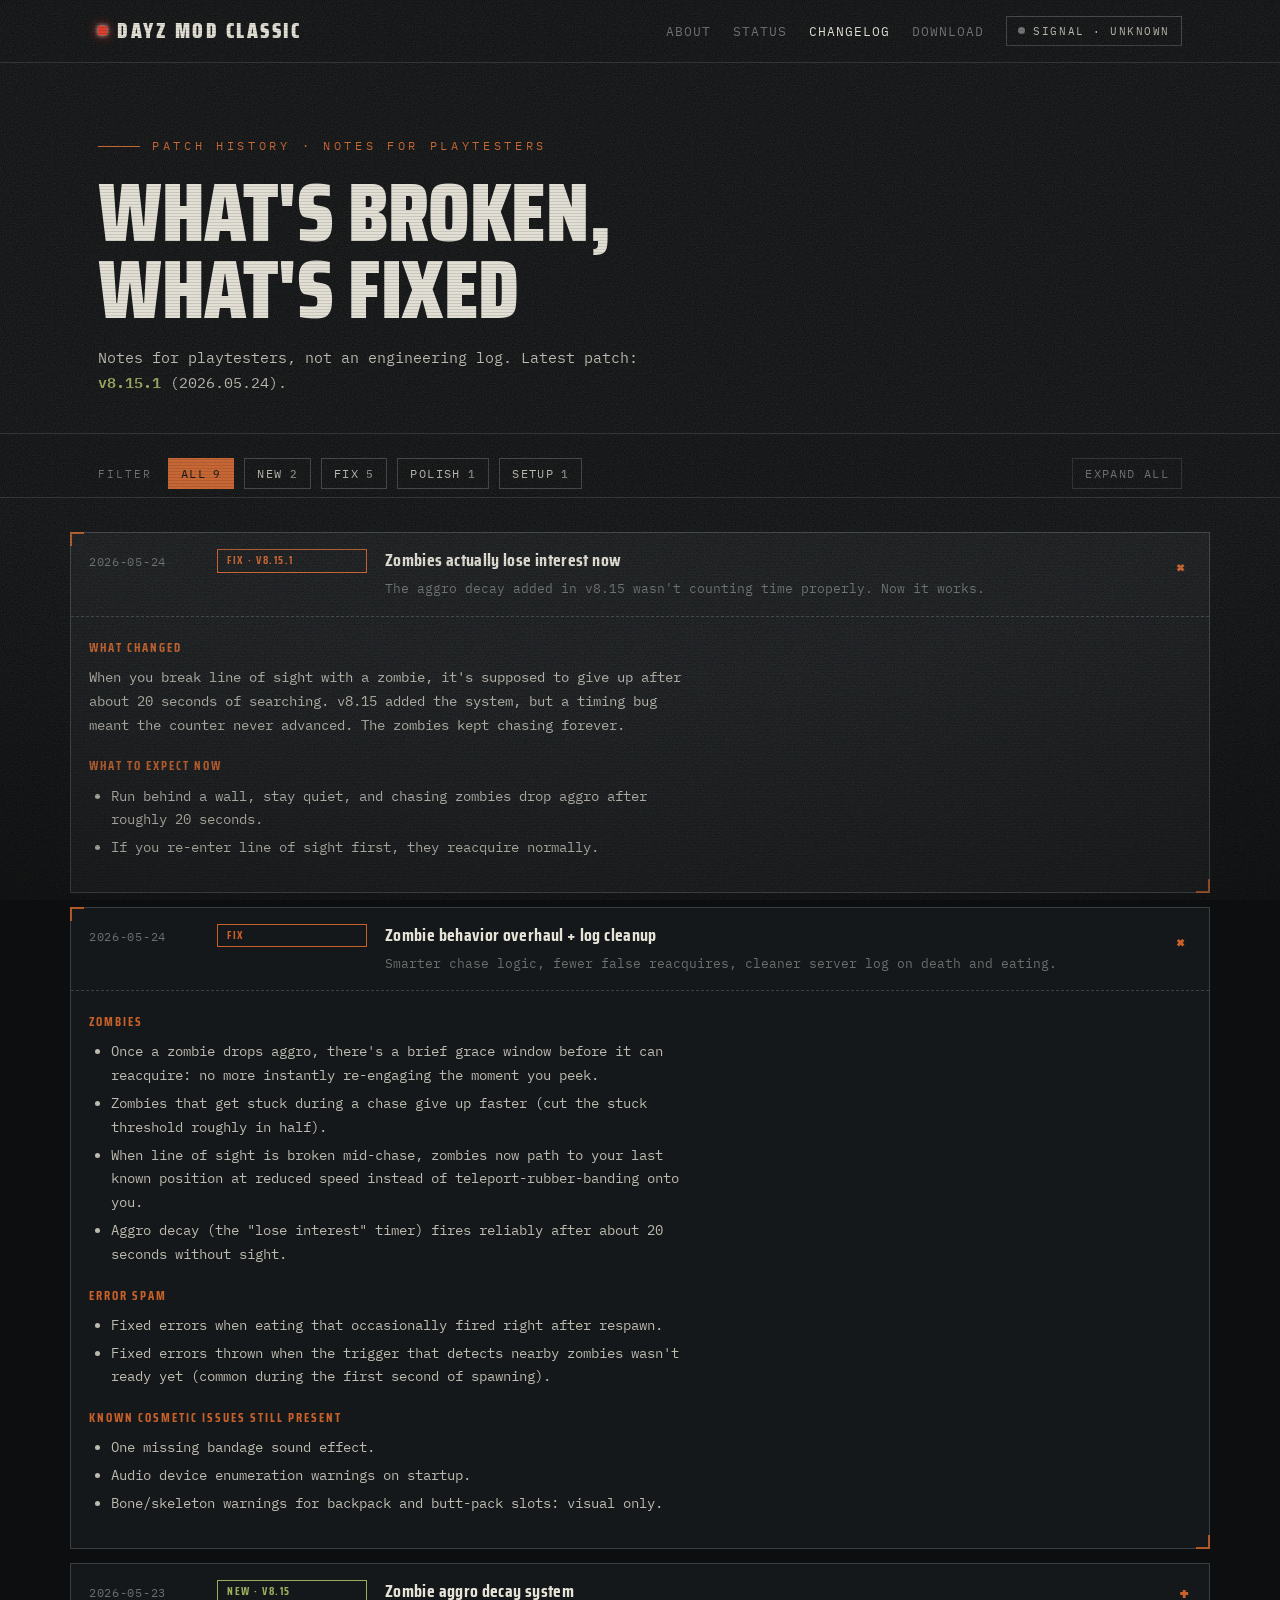
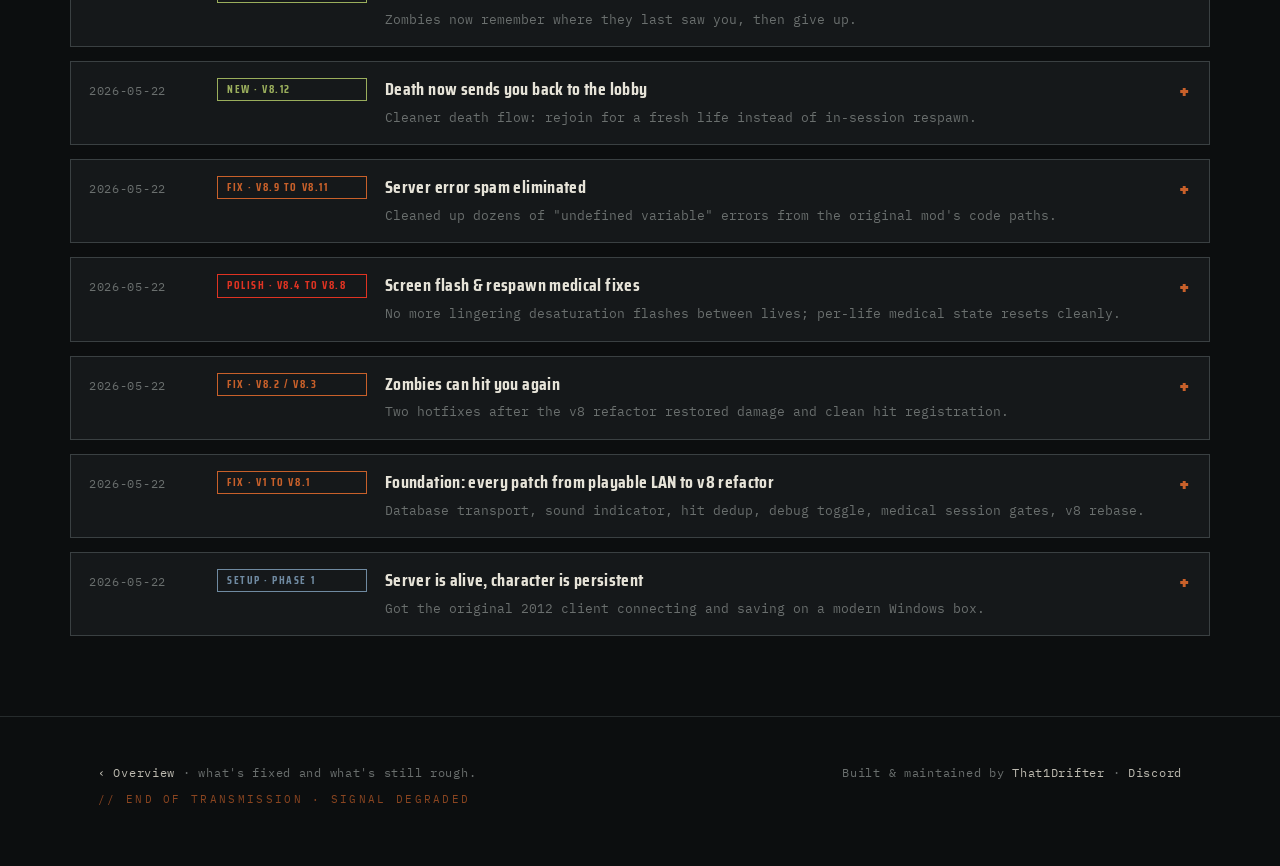
==== website/changelog/index.html @ ef4e5a9e "website: restyle changelog page to match dark tactical aesthetic - Match homepage design tokens (Sai" ====
<!DOCTYPE html>
<html lang="en">
<head>
<meta charset="UTF-8">
<meta name="viewport" content="width=device-width, initial-scale=1">
<title>Changelog · DayZ Mod Classic</title>
<meta name="description" content="Patch history for the DayZ Mod 1.6 revival: what changed, what got better, and when.">
<link rel="preconnect" href="https://fonts.googleapis.com">
<link rel="preconnect" href="https://fonts.gstatic.com" crossorigin>
<link href="https://fonts.googleapis.com/css2?family=Saira+Condensed:wght@500;700;900&family=IBM+Plex+Mono:ital,wght@0,400;0,500;0,600;1,400&display=swap" rel="stylesheet">
<style>
  :root{
    --bg:#0c0e0f;
    --bg-2:#121516;
    --panel:#15181a;
    --line:#262b2c;
    --line-bright:#3a4042;
    --ink:#bdbab0;
    --ink-bright:#e6e3d8;
    --mute:#6a6f6e;
    --rust:#c8602a;
    --rust-dim:#8a4520;
    --signal:#9aae5c;
    --blood:#7c2d22;
    --flare:#df3322;
    --steel:#6f8aa1;
  }
  *{box-sizing:border-box;margin:0;padding:0}
  html,body{background:var(--bg);color:var(--ink)}
  body{
    font-family:'IBM Plex Mono',monospace;
    font-size:15px;line-height:1.65;
    overflow-x:hidden;
    -webkit-font-smoothing:antialiased;
  }
  body::before{
    content:"";position:fixed;inset:0;z-index:9000;pointer-events:none;
    background:repeating-linear-gradient(0deg,rgba(0,0,0,0) 0 2px,rgba(0,0,0,.22) 2px 3px);
    mix-blend-mode:multiply;opacity:.55;
  }
  body::after{
    content:"";position:fixed;inset:0;z-index:9001;pointer-events:none;
    background:
      radial-gradient(120% 90% at 50% 30%,rgba(0,0,0,0) 50%,rgba(0,0,0,.55) 100%),
      url("data:image/svg+xml;utf8,<svg xmlns='http://www.w3.org/2000/svg' width='160' height='160'><filter id='n'><feTurbulence type='fractalNoise' baseFrequency='0.9' numOctaves='2'/></filter><rect width='100%25' height='100%25' filter='url(%23n)' opacity='0.35'/></svg>");
    opacity:.45;
  }
  ::selection{background:var(--rust);color:#000}

  a{color:inherit}
  .wrap{max-width:1140px;margin:0 auto;padding:0 28px}

  /* ---- nav ---- */
  nav.site{
    border-bottom:1px solid var(--line);
    position:sticky;top:0;z-index:8000;
    background:rgba(12,14,15,.94);backdrop-filter:blur(3px);
  }
  .nav-in{display:flex;align-items:center;justify-content:space-between;height:62px}
  .brand{
    font-family:'Saira Condensed',sans-serif;font-weight:900;
    font-size:21px;letter-spacing:.12em;color:var(--ink-bright);
    text-transform:uppercase;display:flex;align-items:center;gap:10px;
    text-decoration:none;
  }
  .brand .blip{width:9px;height:9px;background:var(--flare);
    box-shadow:0 0 12px var(--flare),0 0 4px #fff;animation:flick 3.4s steps(1) infinite}
  @keyframes flick{0%,92%,96%{opacity:1}94%,98%{opacity:.15}}
  .nav-right{display:flex;align-items:center;gap:22px;font-size:12.5px}
  .nav-right a{text-decoration:none;letter-spacing:.08em;text-transform:uppercase;
    color:var(--mute);transition:color .2s}
  .nav-right a:hover{color:var(--rust)}
  .nav-right a.active{color:var(--ink-bright)}
  .status-pill{
    display:flex;align-items:center;gap:8px;border:1px solid var(--line-bright);
    padding:5px 11px;font-size:11px;letter-spacing:.14em;color:var(--ink);
  }
  .status-pill .dot{width:7px;height:7px;border-radius:50%;background:var(--signal);
    animation:pulse 1.6s ease-in-out infinite}
  .status-pill.is-offline .dot{background:var(--flare);box-shadow:0 0 6px var(--flare)}
  .status-pill.is-unknown .dot{background:var(--mute);animation-duration:2.6s}
  @keyframes pulse{0%,100%{opacity:.25}50%{opacity:1}}

  /* ---- page hero ---- */
  .page-head{padding:74px 0 38px;border-bottom:1px solid var(--line);position:relative}
  .kicker{font-size:11.5px;letter-spacing:.32em;text-transform:uppercase;
    color:var(--rust);display:flex;align-items:center;gap:12px;margin-bottom:18px}
  .kicker::before{content:"";width:42px;height:1px;background:var(--rust)}
  h1{
    font-family:'Saira Condensed',sans-serif;font-weight:900;
    font-size:clamp(40px,6.4vw,82px);line-height:.94;
    letter-spacing:-.005em;text-transform:uppercase;color:var(--ink-bright);
  }
  .lede{margin-top:18px;max-width:60ch;color:var(--ink);font-size:15px}
  .lede .ver{color:var(--signal);font-weight:600}

  /* ---- filters ---- */
  .filters-wrap{padding:24px 0 8px;border-bottom:1px solid var(--line);
    background:rgba(12,14,15,.7);
    position:sticky;top:62px;z-index:7000;backdrop-filter:blur(3px);}
  .filters{display:flex;align-items:center;gap:10px;flex-wrap:wrap}
  .filters .label{font-size:11px;letter-spacing:.18em;text-transform:uppercase;
    color:var(--mute);margin-right:6px}
  .filter-btn{
    font-family:inherit;font-size:11.5px;letter-spacing:.12em;text-transform:uppercase;
    background:transparent;color:var(--ink);
    border:1px solid var(--line-bright);padding:7px 12px;cursor:pointer;
    display:inline-flex;align-items:center;gap:7px;transition:.15s;
  }
  .filter-btn:hover{border-color:var(--rust);color:var(--rust)}
  .filter-btn.active{background:var(--rust);color:#0c0e0f;border-color:var(--rust)}
  .filter-btn .count{font-size:10.5px;opacity:.7;font-weight:500}
  .filter-btn.active .count{opacity:.85}
  .expand-all{
    font-family:inherit;font-size:11.5px;letter-spacing:.12em;text-transform:uppercase;
    background:transparent;color:var(--mute);
    border:1px solid var(--line);padding:7px 12px;cursor:pointer;
    margin-left:auto;transition:.15s;
  }
  .expand-all:hover{border-color:var(--rust);color:var(--rust)}

  /* ---- timeline ---- */
  #timeline{padding:34px 0 80px;display:grid;gap:14px}

  .entry{position:relative}
  .entry[hidden]{display:none}
  .entry details{
    border:1px solid var(--line-bright);background:var(--panel);
    position:relative;
  }
  .entry details::before{content:"";position:absolute;top:-1px;left:-1px;
    width:12px;height:12px;border-top:2px solid var(--rust);border-left:2px solid var(--rust);
    opacity:.0;transition:.2s}
  .entry details::after{content:"";position:absolute;bottom:-1px;right:-1px;
    width:12px;height:12px;border-bottom:2px solid var(--rust);border-right:2px solid var(--rust);
    opacity:.0;transition:.2s}
  .entry details[open]::before,.entry details[open]::after,
  .entry details:hover::before,.entry details:hover::after{opacity:.85}

  .entry summary{
    list-style:none;cursor:pointer;padding:16px 20px 16px 18px;
    display:grid;grid-template-columns:110px 150px 1fr 24px;gap:18px;align-items:start;
    transition:background .15s;
  }
  .entry summary::-webkit-details-marker{display:none}
  .entry summary:hover{background:#1a1d1f}
  .entry summary .date{
    font-size:11.5px;letter-spacing:.06em;color:var(--mute);padding-top:4px;
    white-space:nowrap;
  }
  .entry summary .chip{
    font-family:'Saira Condensed',sans-serif;font-weight:700;
    font-size:11px;letter-spacing:.14em;text-transform:uppercase;
    padding:4px 9px;border:1px solid currentColor;align-self:start;
    white-space:nowrap;line-height:1.2;
  }
  .chip-feature{color:var(--signal)}
  .chip-fix{color:var(--rust)}
  .chip-polish{color:var(--flare)}
  .chip-setup{color:var(--steel)}
  .entry summary .title{display:block}
  .entry summary .title-main{
    font-family:'Saira Condensed',sans-serif;font-weight:700;
    font-size:18px;letter-spacing:.02em;color:var(--ink-bright);text-transform:none;
    line-height:1.25;
  }
  .entry summary .title small{
    display:block;margin-top:4px;font-size:13px;color:var(--mute);
    font-family:'IBM Plex Mono',monospace;font-weight:400;
  }
  .entry summary .toggle{
    font-family:'Saira Condensed',sans-serif;font-weight:900;font-size:22px;
    color:var(--rust);text-align:right;line-height:1;padding-top:2px;
    transition:transform .25s;
  }
  .entry details[open] summary .toggle{transform:rotate(45deg)}

  .entry .body{
    padding:6px 20px 22px 18px;border-top:1px dashed var(--line-bright);
    color:var(--ink);font-size:14px;line-height:1.7;
  }
  .entry .body h4{
    font-family:'Saira Condensed',sans-serif;font-weight:700;
    font-size:12.5px;letter-spacing:.16em;text-transform:uppercase;
    color:var(--rust);margin:18px 0 8px;
  }
  .entry .body h4:first-child{margin-top:14px}
  .entry .body p{margin:0 0 10px;max-width:74ch}
  .entry .body p:last-child{margin-bottom:0}
  .entry .body ul{padding-left:22px;margin:0 0 10px;max-width:74ch}
  .entry .body li{margin:4px 0}
  .entry .body strong{color:var(--ink-bright);font-weight:600}
  .entry .body .callout{
    margin-top:14px;padding:12px 14px;
    border-left:2px solid var(--rust);background:rgba(200,96,42,.07);
    font-size:13px;color:var(--ink);
  }

  /* footer */
  footer{padding:46px 0 58px;border-top:1px solid var(--line)}
  .foot-in{display:flex;justify-content:space-between;flex-wrap:wrap;gap:18px;
    font-size:12px;letter-spacing:.06em;color:var(--mute)}
  .foot-in a{color:var(--ink);text-decoration:none}
  .foot-in a:hover{color:var(--rust)}
  .transmission{font-size:10.5px;letter-spacing:.22em;color:var(--rust-dim);
    text-transform:uppercase;margin-top:8px}

  @media(max-width:820px){
    .entry summary{grid-template-columns:1fr;gap:8px}
    .entry summary .date,.entry summary .chip{padding-top:0}
    .entry summary .toggle{display:none}
    .nav-right .lbl-hide{display:none}
    .filters-wrap{position:static}
  }
</style>
</head>
<body>

<nav class="site">
  <div class="wrap nav-in">
    <a href="/" class="brand"><span class="blip"></span>DayZ&nbsp;Mod&nbsp;Classic</a>
    <div class="nav-right">
      <a href="/#about">About</a>
      <a href="/#status">Status</a>
      <a href="/changelog/" class="active">Changelog</a>
      <a href="/downloads/">Download</a>
      <div class="status-pill is-unknown" data-status-pill><span class="dot"></span><span data-status-label>SIGNAL&nbsp;<span class="lbl-hide">·&nbsp;CHECKING…</span></span></div>
    </div>
  </div>
</nav>

<header class="page-head">
  <div class="wrap">
    <div class="kicker">Patch history · Notes for playtesters</div>
    <h1>What's broken,<br>what's fixed</h1>
    <p class="lede">Notes for playtesters, not an engineering log. Latest patch:
      <span class="ver" data-changelog-version>v8.15.1</span> (2026.05.24).</p>
  </div>
</header>

<div class="filters-wrap">
  <div class="wrap filters" id="filters" aria-label="Filter entries">
    <span class="label">Filter</span>
    <button type="button" class="filter-btn active" data-type="all">All <span class="count">0</span></button>
    <button type="button" class="filter-btn" data-type="feature">New <span class="count">0</span></button>
    <button type="button" class="filter-btn" data-type="fix">Fix <span class="count">0</span></button>
    <button type="button" class="filter-btn" data-type="polish">Polish <span class="count">0</span></button>
    <button type="button" class="filter-btn" data-type="setup">Setup <span class="count">0</span></button>
    <button type="button" class="expand-all" id="expandAll">Expand all</button>
  </div>
</div>

<main>
  <section id="timeline" class="wrap">

    <article class="entry" data-type="fix">
      <details open>
        <summary>
          <span class="date">2026-05-24</span>
          <span class="chip chip-fix">Fix · v8.15.1</span>
          <span class="title">
            <span class="title-main">Zombies actually lose interest now</span>
            <small>The aggro decay added in v8.15 wasn't counting time properly. Now it works.</small>
          </span>
          <span class="toggle" aria-hidden="true">+</span>
        </summary>
        <div class="body">
          <h4>What changed</h4>
          <p>When you break line of sight with a zombie, it's supposed to give up after about 20 seconds of searching. v8.15 added the system, but a timing bug meant the counter never advanced. The zombies kept chasing forever.</p>
          <h4>What to expect now</h4>
          <ul>
            <li>Run behind a wall, stay quiet, and chasing zombies drop aggro after roughly 20 seconds.</li>
            <li>If you re-enter line of sight first, they reacquire normally.</li>
          </ul>
        </div>
      </details>
    </article>

    <article class="entry" data-type="fix">
      <details open>
        <summary>
          <span class="date">2026-05-24</span>
          <span class="chip chip-fix">Fix</span>
          <span class="title">
            <span class="title-main">Zombie behavior overhaul + log cleanup</span>
            <small>Smarter chase logic, fewer false reacquires, cleaner server log on death and eating.</small>
          </span>
          <span class="toggle" aria-hidden="true">+</span>
        </summary>
        <div class="body">
          <h4>Zombies</h4>
          <ul>
            <li>Once a zombie drops aggro, there's a brief grace window before it can reacquire: no more instantly re-engaging the moment you peek.</li>
            <li>Zombies that get stuck during a chase give up faster (cut the stuck threshold roughly in half).</li>
            <li>When line of sight is broken mid-chase, zombies now path to your last known position at reduced speed instead of teleport-rubber-banding onto you.</li>
            <li>Aggro decay (the "lose interest" timer) fires reliably after about 20 seconds without sight.</li>
          </ul>
          <h4>Error spam</h4>
          <ul>
            <li>Fixed errors when eating that occasionally fired right after respawn.</li>
            <li>Fixed errors thrown when the trigger that detects nearby zombies wasn't ready yet (common during the first second of spawning).</li>
          </ul>
          <h4>Known cosmetic issues still present</h4>
          <ul>
            <li>One missing bandage sound effect.</li>
            <li>Audio device enumeration warnings on startup.</li>
            <li>Bone/skeleton warnings for backpack and butt-pack slots: visual only.</li>
          </ul>
        </div>
      </details>
    </article>

    <article class="entry" data-type="feature">
      <details>
        <summary>
          <span class="date">2026-05-23</span>
          <span class="chip chip-feature">New · v8.15</span>
          <span class="title">
            <span class="title-main">Zombie aggro decay system</span>
            <small>Zombies now remember where they last saw you, then give up.</small>
          </span>
          <span class="toggle" aria-hidden="true">+</span>
        </summary>
        <div class="body">
          <h4>What changed</h4>
          <p>Vanilla 1.6 zombies, once aggro'd, were essentially permanent: they'd home in on the player's exact position with no concept of "lost sight." Stealth was binary: undetected or doomed.</p>
          <p>This patch adds a memory and decay system to the zombie brain:</p>
          <ul>
            <li><strong>Last-known position chase</strong>: when you break line of sight, zombies move toward where they last saw you, not where you actually are.</li>
            <li><strong>Slower when blind</strong>: they walk while pathing to last-known-position instead of sprinting.</li>
            <li><strong>Aggro decay</strong>: if line of sight stays broken for about 20 seconds, they give up and return to wander.</li>
            <li><strong>Reacquire grace window</strong>: once they drop aggro, brief pause before they can re-engage.</li>
          </ul>
          <h4>What to expect now</h4>
          <ul>
            <li>Stealth play is viable. Run, break sight, hide; they'll wander past.</li>
            <li>Hatchet-and-run hit-and-runs no longer trail an unshakable mob.</li>
          </ul>
          <div class="callout">A previous attempt (v8.13/v8.13.1) patched the wrong file: that code was never actually used by the running game. v8.14 instrumentation proved it, and v8.15 finally fixed the right place.</div>
        </div>
      </details>
    </article>

    <article class="entry" data-type="feature">
      <details>
        <summary>
          <span class="date">2026-05-22</span>
          <span class="chip chip-feature">New · v8.12</span>
          <span class="title">
            <span class="title-main">Death now sends you back to the lobby</span>
            <small>Cleaner death flow: rejoin for a fresh life instead of in-session respawn.</small>
          </span>
          <span class="toggle" aria-hidden="true">+</span>
        </summary>
        <div class="body">
          <h4>What changed</h4>
          <p>Originally, dying triggered a complicated in-session respawn flow that often left background timers running while your character was technically dead. Result: weird flickers, leftover medical state, and the occasional ghost-state bug.</p>
          <p>Now: death screen plays, then you're dropped back to the multiplayer lobby. Rejoin the server for a clean fresh life through the normal spawn pipeline.</p>
          <h4>What to expect now</h4>
          <ul>
            <li>Death is unambiguous. No half-alive states.</li>
            <li>Save/disconnect on death is clean: your final state writes to the database properly.</li>
            <li>Rejoin lands you at the spawn beach with a fresh character.</li>
          </ul>
        </div>
      </details>
    </article>

    <article class="entry" data-type="fix">
      <details>
        <summary>
          <span class="date">2026-05-22</span>
          <span class="chip chip-fix">Fix · v8.9 to v8.11</span>
          <span class="title">
            <span class="title-main">Server error spam eliminated</span>
            <small>Cleaned up dozens of "undefined variable" errors from the original mod's code paths.</small>
          </span>
          <span class="toggle" aria-hidden="true">+</span>
        </summary>
        <div class="body">
          <h4>What changed</h4>
          <p>The 2012 release of 1.6 shipped with many code paths that referenced variables before initializing them. Most of the time the engine tolerated this and nothing visible broke, but the server log filled with errors that made it impossible to spot real problems.</p>
          <p>This batch of patches hunted down and guarded the worst offenders, especially around death, respawn, model switching, and the medical loops.</p>
          <h4>What to expect now</h4>
          <ul>
            <li>Death and respawn cycles complete cleanly without scrolling red text.</li>
            <li>Disconnect-during-action errors largely gone.</li>
            <li>Server log is quiet enough that any new error actually means something.</li>
          </ul>
        </div>
      </details>
    </article>

    <article class="entry" data-type="polish">
      <details>
        <summary>
          <span class="date">2026-05-22</span>
          <span class="chip chip-polish">Polish · v8.4 to v8.8</span>
          <span class="title">
            <span class="title-main">Screen flash &amp; respawn medical fixes</span>
            <small>No more lingering desaturation flashes between lives; per-life medical state resets cleanly.</small>
          </span>
          <span class="toggle" aria-hidden="true">+</span>
        </summary>
        <div class="body">
          <h4>What changed</h4>
          <p>Vanilla 1.6 had a long-standing bug where the medical system from your previous life kept running after respawn, causing periodic screen desaturation flashes and stale medical state (still "in pain", "infected", etc.) on a fresh character.</p>
          <p>Across v8.4 through v8.8, all per-life medical state now resets on spawn, and the competing color-correction effects that caused the flash were tracked down and resolved.</p>
          <h4>What to expect now</h4>
          <ul>
            <li>Fresh spawn = fresh body. No inherited "in pain" or "low blood" flags.</li>
            <li>Hit feedback flash is visible per landed strike, not buffered into a stuttering mess.</li>
            <li>No mysterious mid-game desaturation pulses.</li>
          </ul>
        </div>
      </details>
    </article>

    <article class="entry" data-type="fix">
      <details>
        <summary>
          <span class="date">2026-05-22</span>
          <span class="chip chip-fix">Fix · v8.2 / v8.3</span>
          <span class="title">
            <span class="title-main">Zombies can hit you again</span>
            <small>Two hotfixes after the v8 refactor restored damage and clean hit registration.</small>
          </span>
          <span class="toggle" aria-hidden="true">+</span>
        </summary>
        <div class="body">
          <h4>What changed</h4>
          <p>The v8 refactor included a stricter check for "can this zombie actually see and reach the player" before letting it land a hit. The check was too strict: at melee range, the geometry test misfired and zombies were unable to damage anything.</p>
          <p>v8.2 relaxed that check. v8.3 fixed a related issue where the engine fires a damage event multiple times per strike (once per body part hit), causing the same blow to register 3-5 times.</p>
          <h4>What to expect now</h4>
          <ul>
            <li>Zombies actually hurt you when they swing.</li>
            <li>One zombie strike = one hit, not five overlapping ones.</li>
          </ul>
        </div>
      </details>
    </article>

    <article class="entry" data-type="fix">
      <details>
        <summary>
          <span class="date">2026-05-22</span>
          <span class="chip chip-fix">Fix · v1 to v8.1</span>
          <span class="title">
            <span class="title-main">Foundation: every patch from playable LAN to v8 refactor</span>
            <small>Database transport, sound indicator, hit dedup, debug toggle, medical session gates, v8 rebase.</small>
          </span>
          <span class="toggle" aria-hidden="true">+</span>
        </summary>
        <div class="body">
          <h4>v1: Talking to the database again</h4>
          <p>The original 1.6 client used a long-dead inter-process method to talk to the server-side database extension. Replaced it with the modern call interface so logins, saves, and world streaming all work.</p>
          <h4>v2: Default values for the basics</h4>
          <ul>
            <li>Sunrise time defaults to 6 AM (was undefined, which broke day/night logic).</li>
            <li>Stealth/sound indicator works again.</li>
          </ul>
          <h4>v3: Hit registration sanity</h4>
          <ul>
            <li>Half-second cooldown stops duplicate hit events from firing.</li>
            <li>First pass at "zombies can't damage you through walls": line-of-sight required to hit.</li>
            <li>Zombies slow to a walk when their path is blocked, mitigating the door clip-through.</li>
          </ul>
          <h4>v4 to v7: Medical system stabilization</h4>
          <p>Long-running diagnosis of the respawn-flicker bug. Final fix in v7 introduced a session-ID gate so the medical loop from your dead character self-exits the moment a new life starts: instead of silently continuing in the background and fighting with the new one.</p>
          <h4>v5: Debug toggle</h4>
          <p>Added a master debug flag plus tagged log categories (health, eat, drink, bandage, hit) so future bugs can be isolated quickly.</p>
          <h4>v8 / v8.1: Refactor and hotfix</h4>
          <ul>
            <li>Reset to a clean 1.6 baseline and re-applied all the v1 to v7 fixes in a cleaner structure.</li>
            <li>Backported later DayZ stability patterns: smarter attack gate, duplicate-hit guarding, building loot dedup, weighted loot cache, view-distance-aware zombie spawn throttling.</li>
            <li>v8.1 hotfix reverted one piece that accidentally used Arma 3 syntax (which doesn't work in Arma 2 OA).</li>
          </ul>
        </div>
      </details>
    </article>

    <article class="entry" data-type="setup">
      <details>
        <summary>
          <span class="date">2026-05-22</span>
          <span class="chip chip-setup">Setup · Phase 1</span>
          <span class="title">
            <span class="title-main">Server is alive, character is persistent</span>
            <small>Got the original 2012 client connecting and saving on a modern Windows box.</small>
          </span>
          <span class="toggle" aria-hidden="true">+</span>
        </summary>
        <div class="body">
          <h4>What this means</h4>
          <p>14 years of changes to Arma 2 OA, BattlEye, Windows, and the wider gaming infrastructure had broken the original 1.6 build in dozens of subtle ways. Getting from "files on disk" to "I can log in, walk around, kill a zombie, log out, log back in, and find my character" was Phase 1.</p>
          <h4>What got fixed</h4>
          <ul>
            <li>Server stack stood up on Windows: dedicated Arma 2 OA server, portable MySQL database, hive extension to bridge them.</li>
            <li>Database schema patched for legacy field widths so 1.6 records save correctly.</li>
            <li>Client/server connection works over LAN through Steam.</li>
            <li>Anti-cheat shimmed for Windows 11 compatibility.</li>
            <li>Custom signing keys generated for the patched files.</li>
            <li>Full round-trip verified: login &rarr; spawn &rarr; play &rarr; save &rarr; disconnect &rarr; reconnect &rarr; resume.</li>
          </ul>
          <div class="callout"><strong>First successful playtest:</strong> 2026-05-22, 10:44 AM. 16 zombie kills, 100% headshots, character survived, clean database state on disconnect.</div>
        </div>
      </details>
    </article>

  </section>
</main>

<footer>
  <div class="wrap">
    <div class="foot-in">
      <div>
        <a href="/">&lsaquo; Overview</a> &middot; what's fixed and what's still rough.
        <div class="transmission">// end of transmission &middot; signal degraded</div>
      </div>
      <div>Built &amp; maintained by <a href="https://x.com/That1Drifter">That1Drifter</a> &middot; <a href="https://discord.gg/rgGpjayRMv" rel="noopener noreferrer">Discord</a></div>
    </div>
  </div>
</footer>

<script>
  (function(){
    /* ---- filter + expand ---- */
    var filterBtns=document.querySelectorAll('.filter-btn');
    var entries=document.querySelectorAll('.entry');
    var expandBtn=document.getElementById('expandAll');

    function countByType(type){
      if(type==='all') return entries.length;
      var n=0;
      entries.forEach(function(e){ if(e.dataset.type===type) n++; });
      return n;
    }
    filterBtns.forEach(function(btn){
      var c=btn.querySelector('.count');
      if(c) c.textContent=countByType(btn.dataset.type);
      btn.addEventListener('click',function(){
        filterBtns.forEach(function(b){b.classList.remove('active')});
        btn.classList.add('active');
        var type=btn.dataset.type;
        entries.forEach(function(e){
          e.hidden = type!=='all' && e.dataset.type!==type;
        });
      });
    });
    if(expandBtn){
      var allOpen=false;
      expandBtn.addEventListener('click',function(){
        allOpen=!allOpen;
        document.querySelectorAll('.entry details').forEach(function(d){ d.open=allOpen; });
        expandBtn.textContent=allOpen?'Collapse all':'Expand all';
      });
    }

    /* ---- status polling (shared with index) ---- */
    var POLL_MS=30000;
    var pill=document.querySelector('[data-status-pill]');
    var pillLabel=document.querySelector('[data-status-label]');
    var verEl=document.querySelector('[data-changelog-version]');

    function setPill(state,label){
      if(!pill) return;
      pill.classList.remove('is-online','is-offline','is-unknown');
      pill.classList.add('is-'+state);
      if(pillLabel) pillLabel.textContent=label;
    }
    function apply(d){
      if(!d){ setPill('unknown','SIGNAL · UNKNOWN'); return; }
      var online=d.online===true;
      var players=typeof d.players==='number'?d.players:null;
      var max=typeof d.maxPlayers==='number'?d.maxPlayers:40;
      if(online){
        setPill('online','SIGNAL · ONLINE'+(players!==null?' '+players+'/'+max:''));
      }else{
        setPill('offline','SIGNAL · OFFLINE');
      }
      if(verEl && d.version) verEl.textContent=d.version;
    }
    function poll(){
      fetch('/status.json',{cache:'no-store'})
        .then(function(r){ if(!r.ok) throw 0; return r.json(); })
        .then(apply)
        .catch(function(){ apply(null); });
    }
    poll();
    setInterval(poll,POLL_MS);
  })();
</script>
</body>
</html>
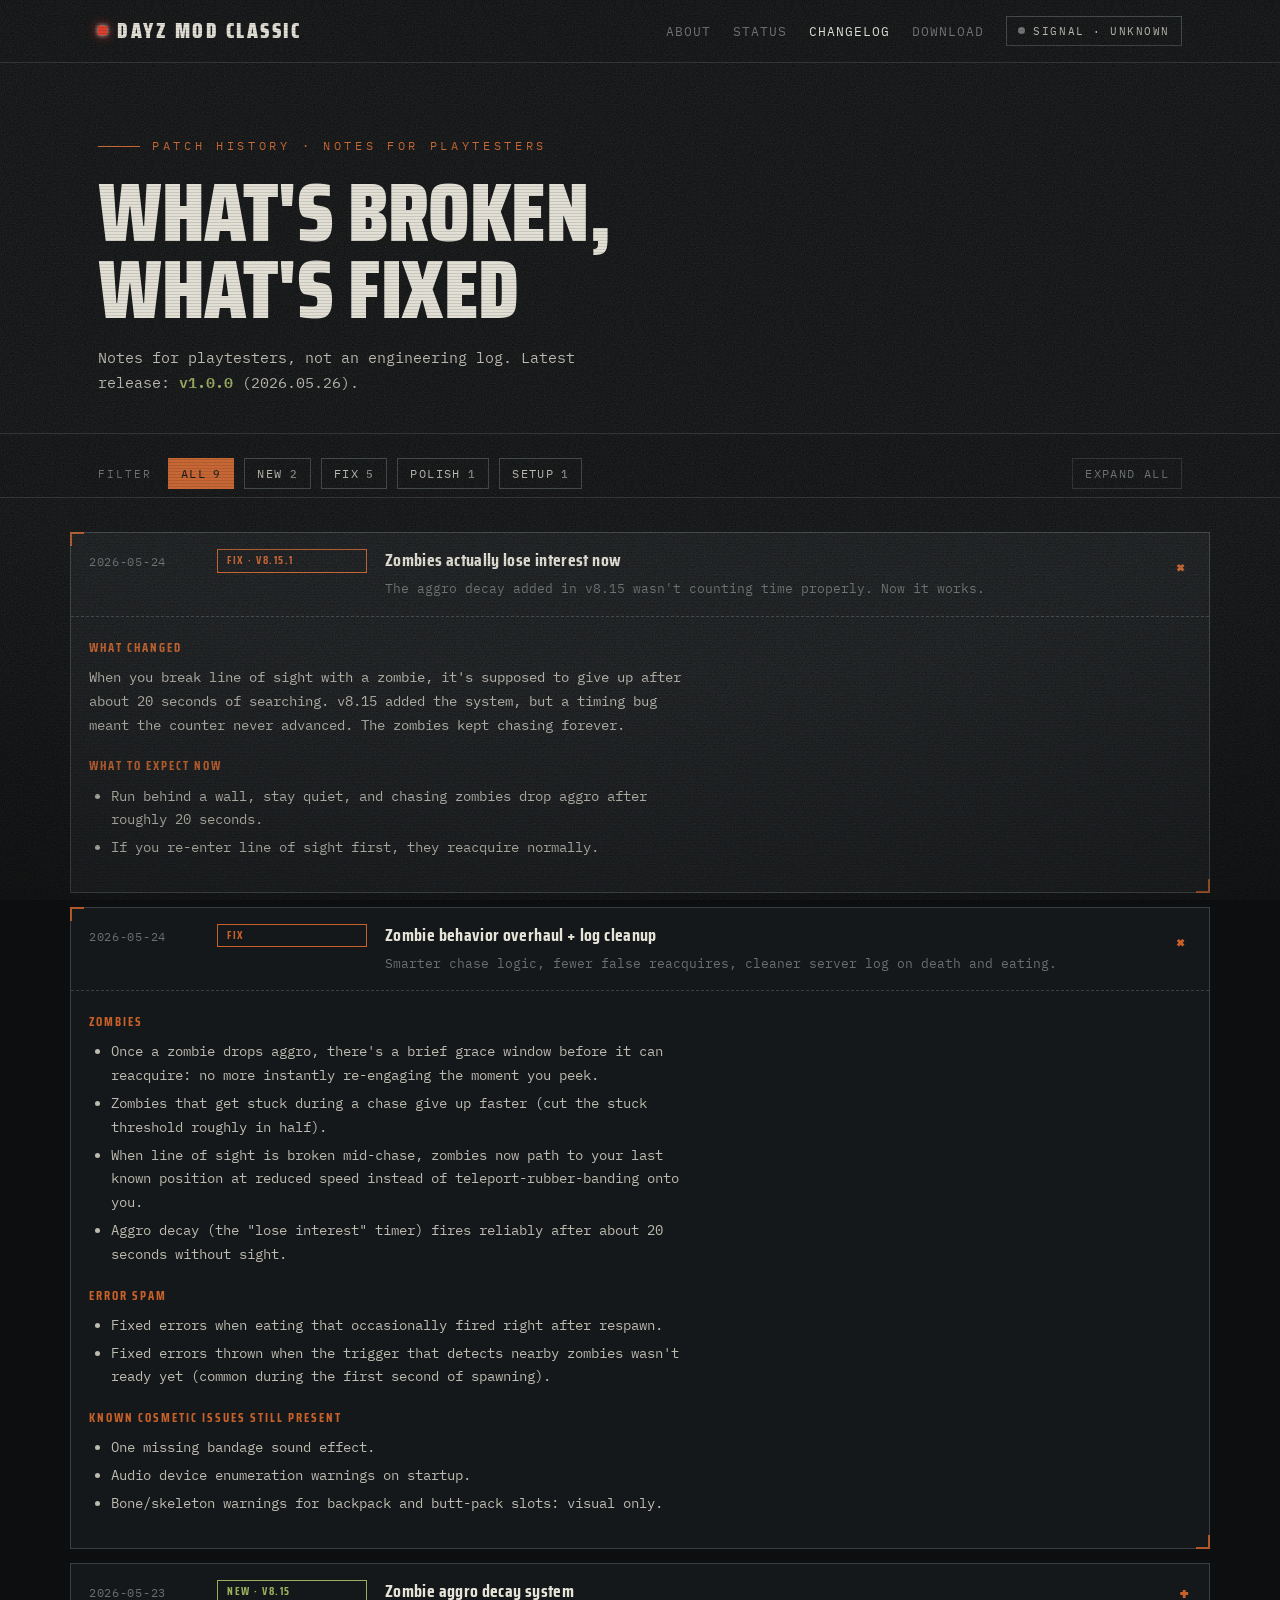
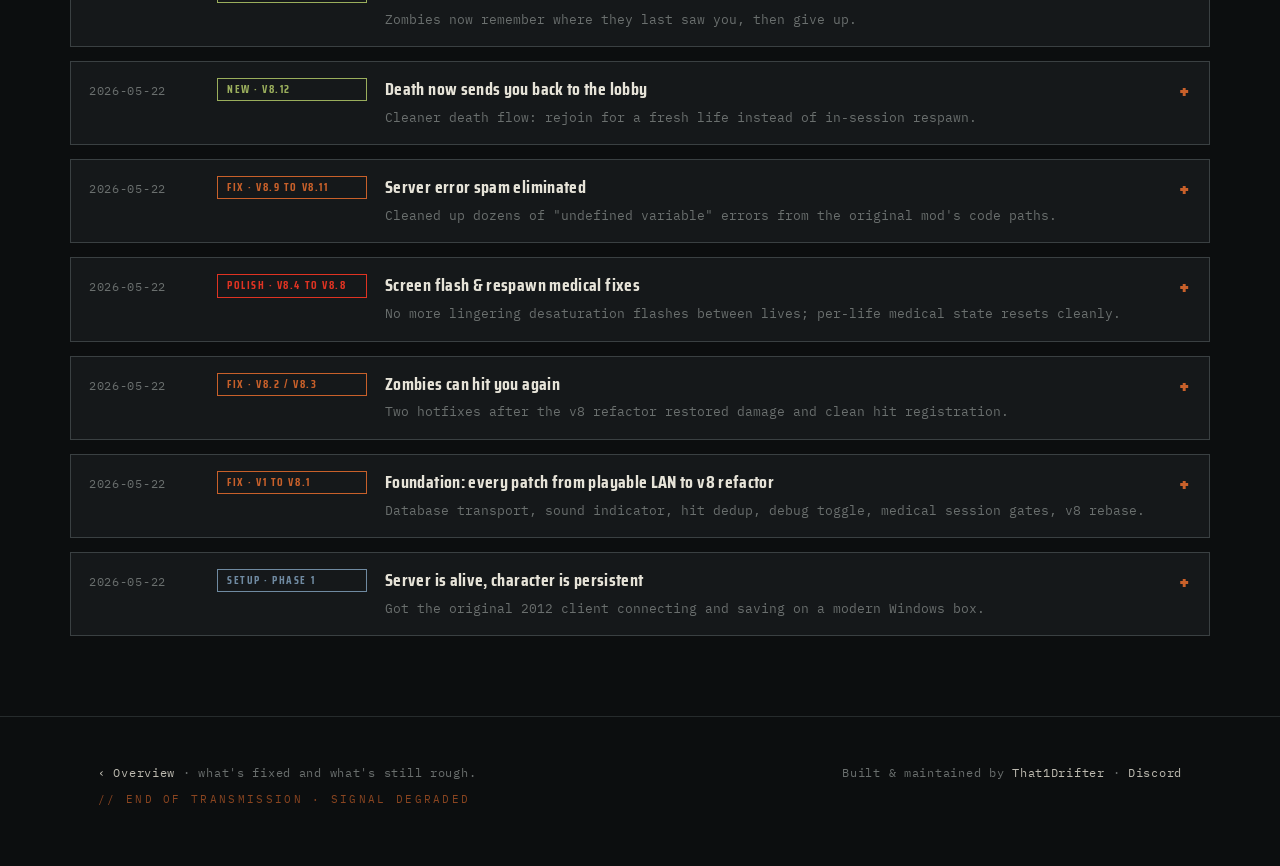
==== commit 70d15ea9: "website: show public release version v1.0.0, not internal patch v8.15.1 Status poller fallback and c" ====
--- a/website/changelog/index.html
+++ b/website/changelog/index.html
@@ -233,8 +233,8 @@
   <div class="wrap">
     <div class="kicker">Patch history · Notes for playtesters</div>
     <h1>What's broken,<br>what's fixed</h1>
-    <p class="lede">Notes for playtesters, not an engineering log. Latest patch:
-      <span class="ver" data-changelog-version>v8.15.1</span> (2026.05.24).</p>
+    <p class="lede">Notes for playtesters, not an engineering log. Latest release:
+      <span class="ver" data-changelog-version>v1.0.0</span> (2026.05.26).</p>
   </div>
 </header>
 
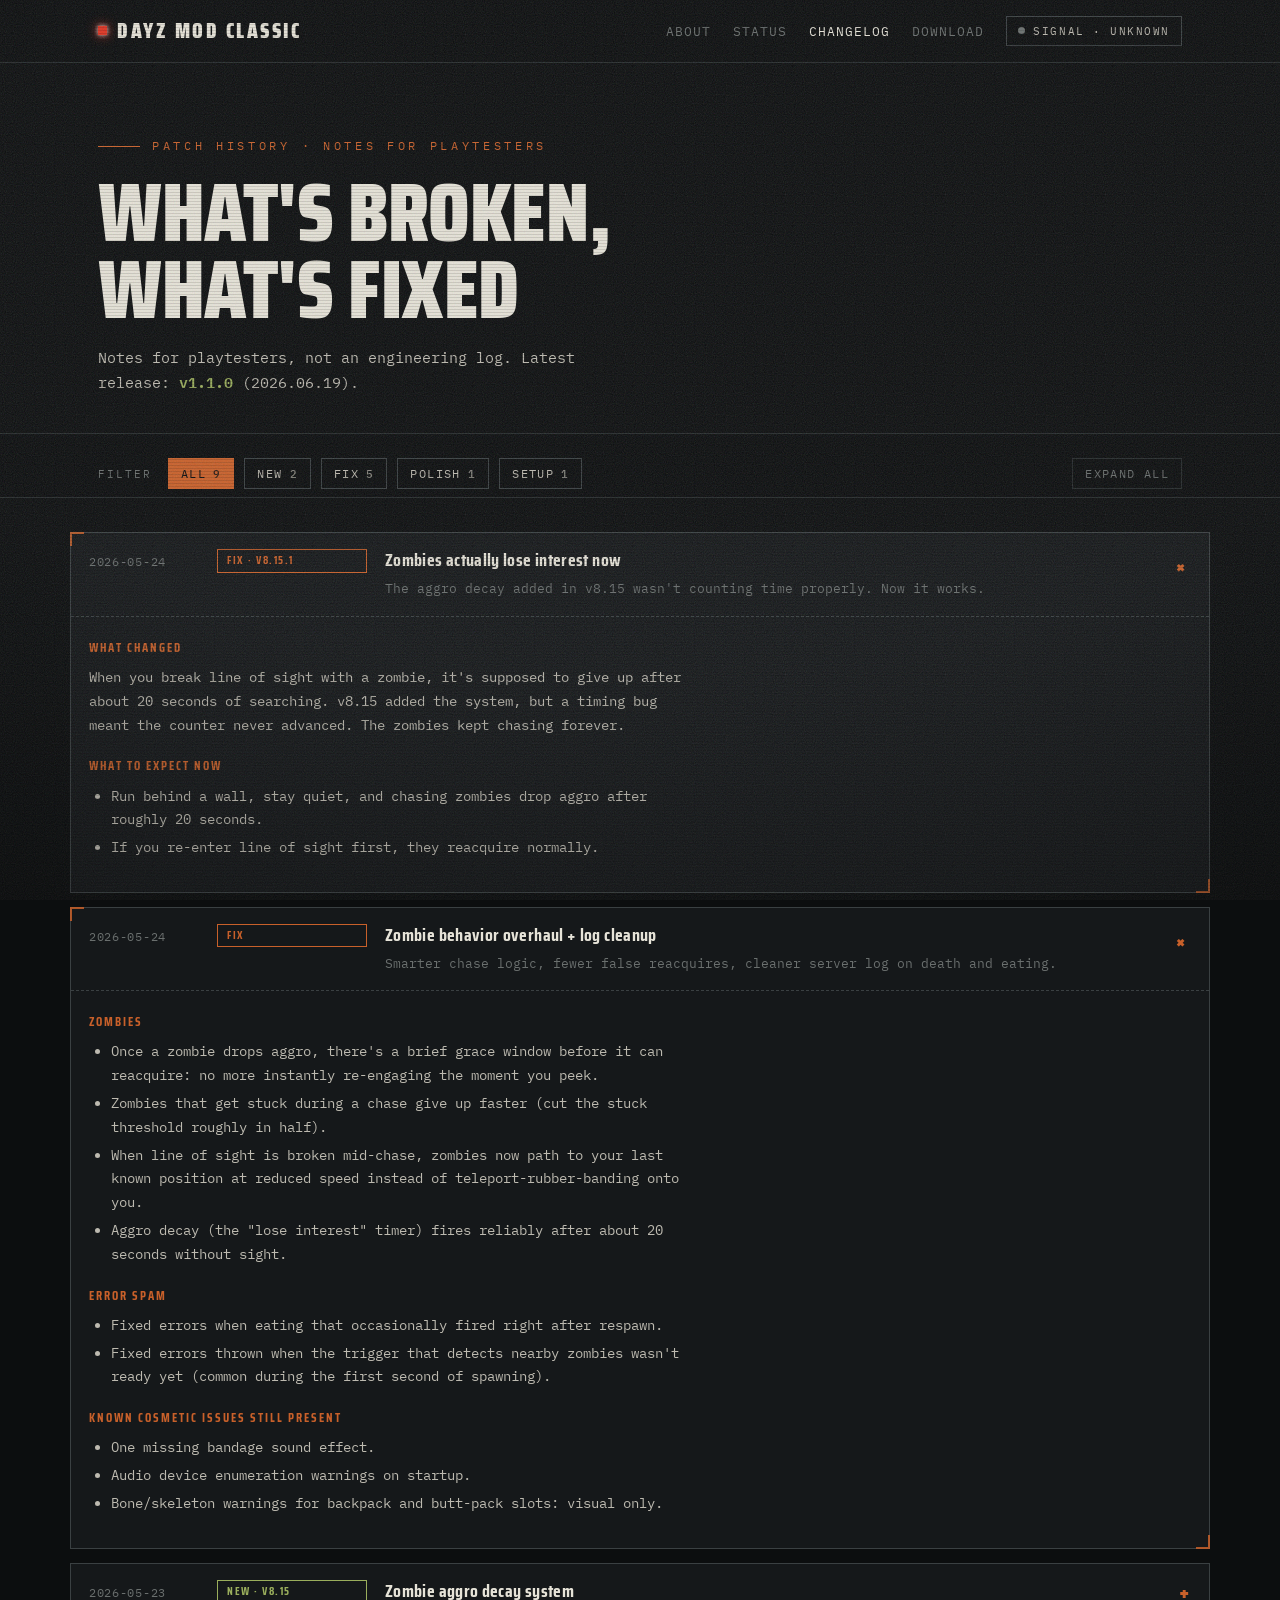
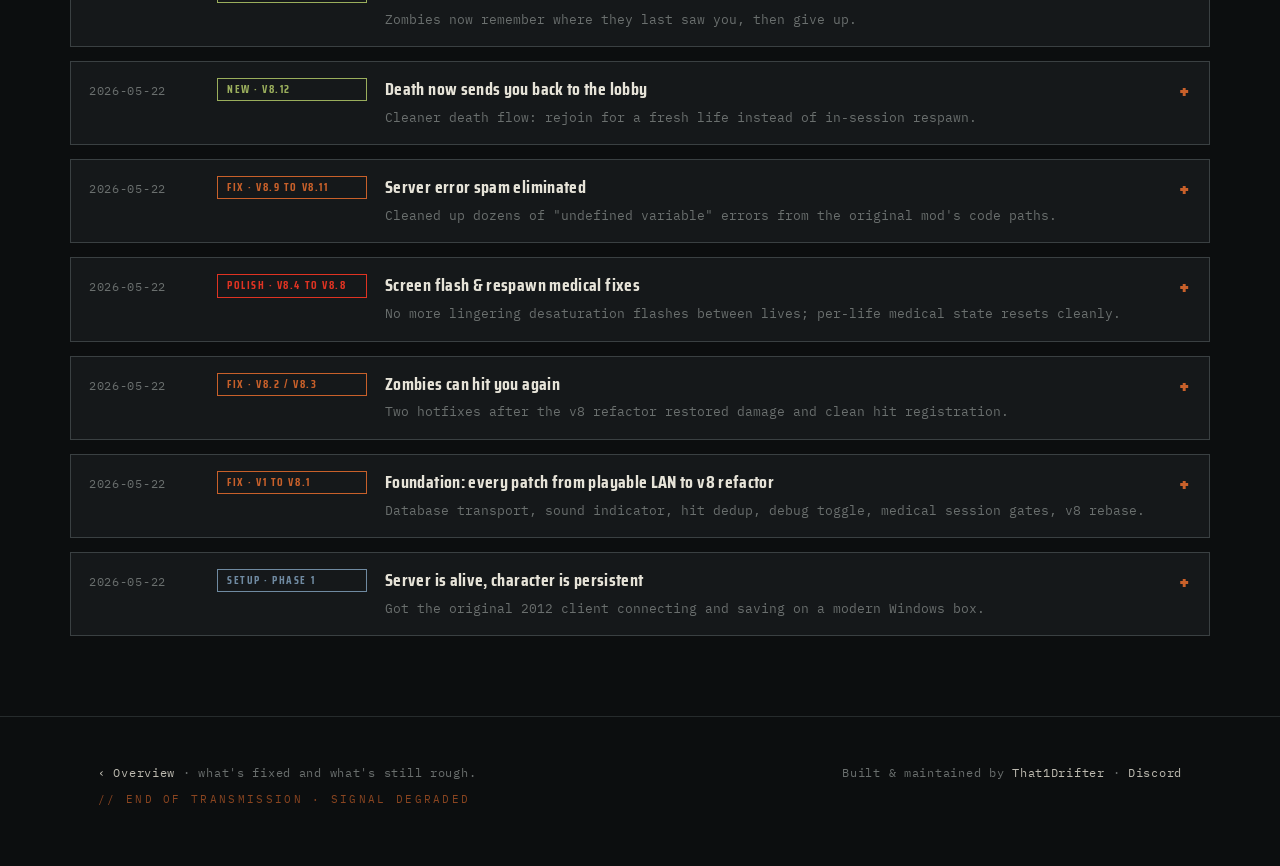
==== commit 43f62548: "web: scrub retired-installer references, bump version strings to 1.1.0 The standalone installer is g" ====
--- a/website/changelog/index.html
+++ b/website/changelog/index.html
@@ -234,7 +234,7 @@
     <div class="kicker">Patch history · Notes for playtesters</div>
     <h1>What's broken,<br>what's fixed</h1>
     <p class="lede">Notes for playtesters, not an engineering log. Latest release:
-      <span class="ver" data-changelog-version>v1.0.0</span> (2026.05.26).</p>
+      <span class="ver" data-changelog-version>v1.1.0</span> (2026.06.19).</p>
   </div>
 </header>
 
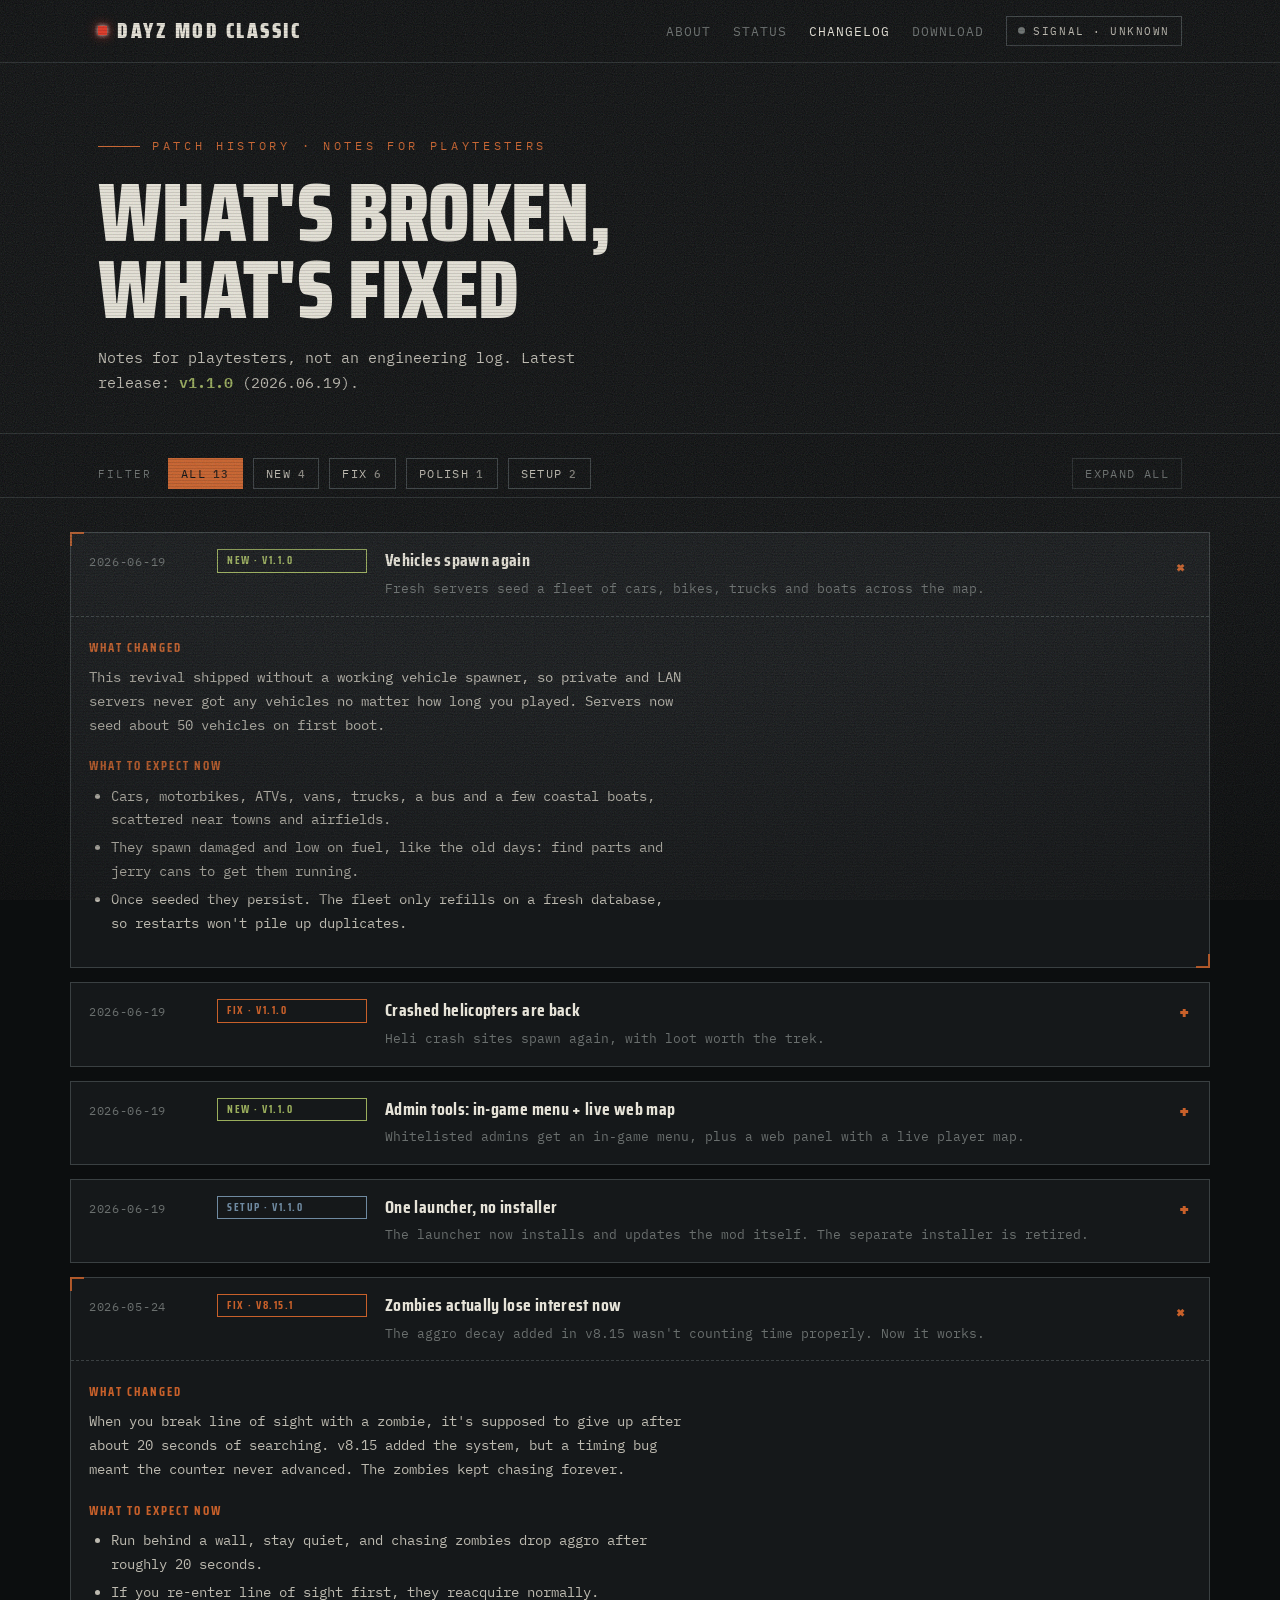
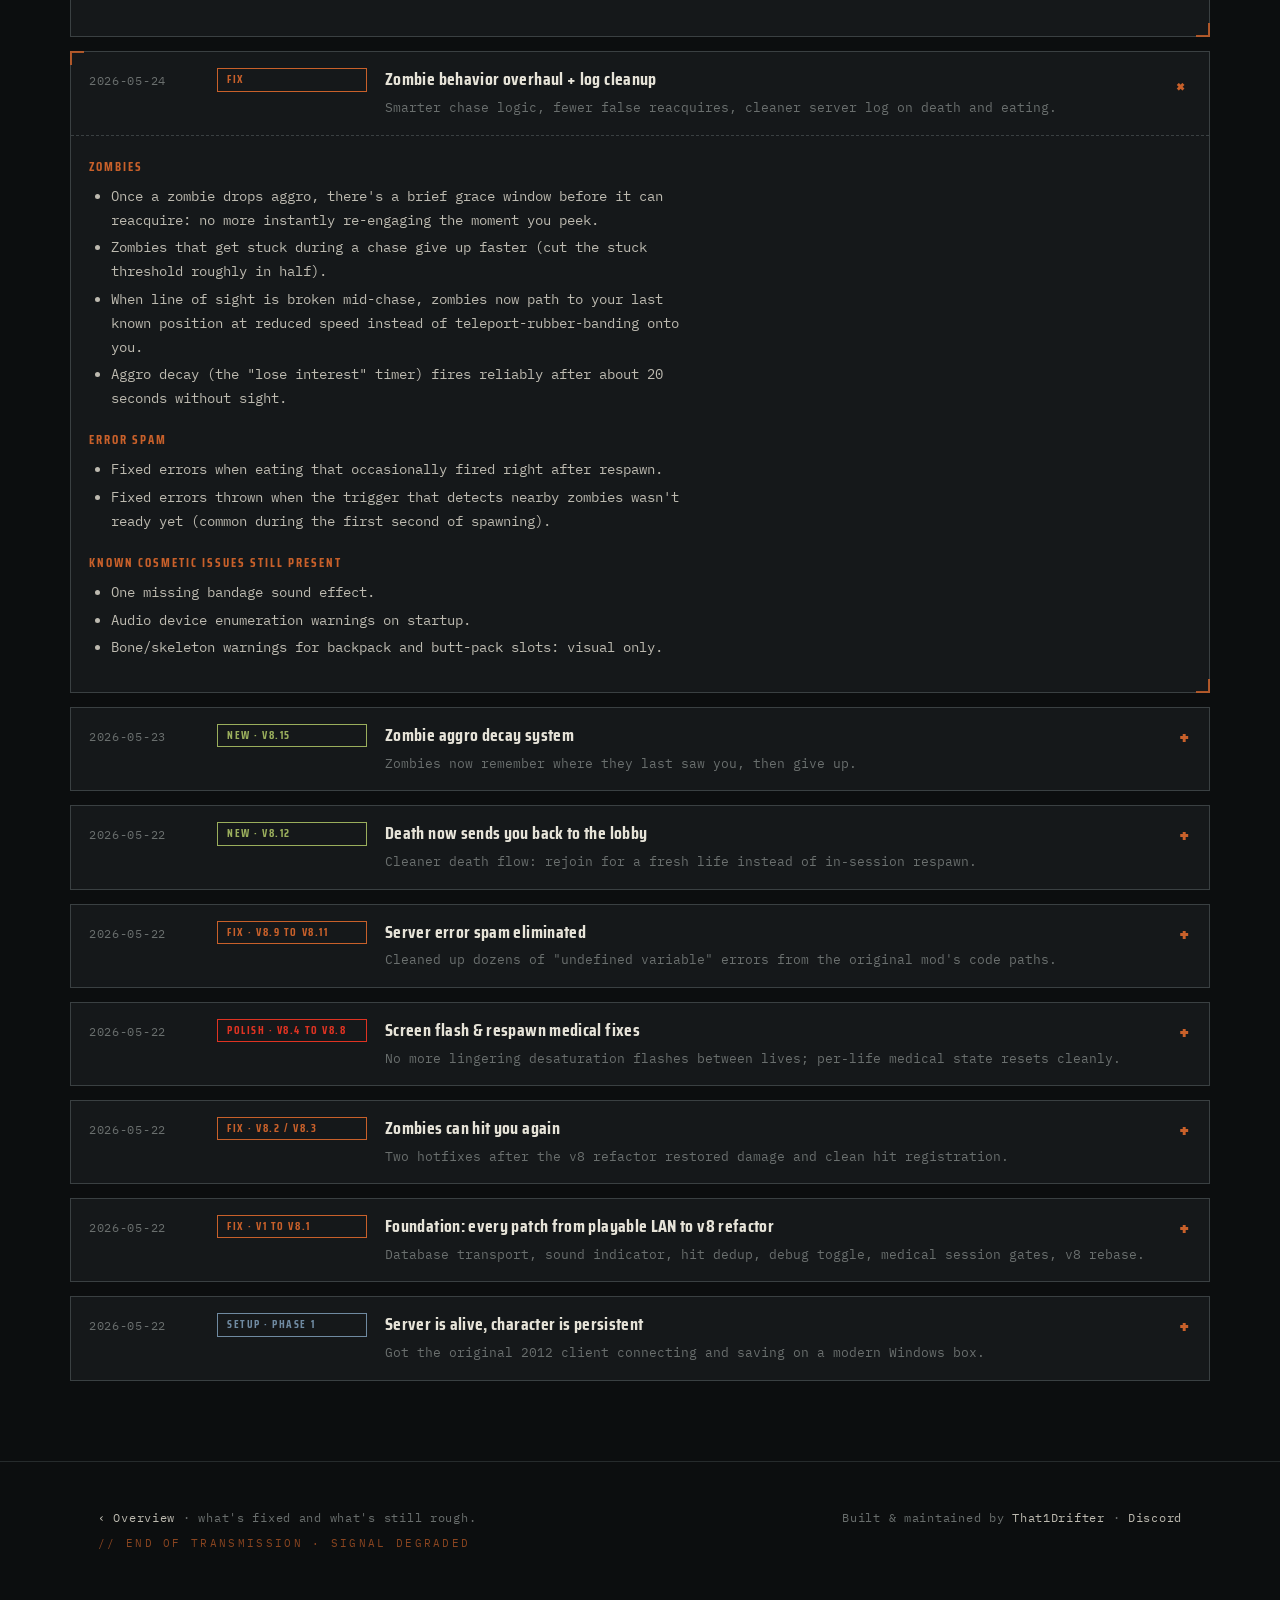
==== commit de5cf3bc: "web: point changelog links to the styled page, add 1.1.0 entries The downloads page (nav + footer) a" ====
--- a/website/changelog/index.html
+++ b/website/changelog/index.html
@@ -252,6 +252,92 @@
 
 <main>
   <section id="timeline" class="wrap">
+
+    <article class="entry" data-type="feature">
+      <details open>
+        <summary>
+          <span class="date">2026-06-19</span>
+          <span class="chip chip-feature">New · v1.1.0</span>
+          <span class="title">
+            <span class="title-main">Vehicles spawn again</span>
+            <small>Fresh servers seed a fleet of cars, bikes, trucks and boats across the map.</small>
+          </span>
+          <span class="toggle" aria-hidden="true">+</span>
+        </summary>
+        <div class="body">
+          <h4>What changed</h4>
+          <p>This revival shipped without a working vehicle spawner, so private and LAN servers never got any vehicles no matter how long you played. Servers now seed about 50 vehicles on first boot.</p>
+          <h4>What to expect now</h4>
+          <ul>
+            <li>Cars, motorbikes, ATVs, vans, trucks, a bus and a few coastal boats, scattered near towns and airfields.</li>
+            <li>They spawn damaged and low on fuel, like the old days: find parts and jerry cans to get them running.</li>
+            <li>Once seeded they persist. The fleet only refills on a fresh database, so restarts won't pile up duplicates.</li>
+          </ul>
+        </div>
+      </details>
+    </article>
+
+    <article class="entry" data-type="fix">
+      <details>
+        <summary>
+          <span class="date">2026-06-19</span>
+          <span class="chip chip-fix">Fix · v1.1.0</span>
+          <span class="title">
+            <span class="title-main">Crashed helicopters are back</span>
+            <small>Heli crash sites spawn again, with loot worth the trek.</small>
+          </span>
+          <span class="toggle" aria-hidden="true">+</span>
+        </summary>
+        <div class="body">
+          <h4>What changed</h4>
+          <p>The crash-site spawner relied on engine helpers that don't load on the server, so it failed and no wrecks appeared. Rewritten to run reliably.</p>
+          <h4>What to expect now</h4>
+          <ul>
+            <li>Several smoking UH-1 wrecks spawn around the map each restart, with military loot piled nearby.</li>
+            <li>Crash sites only appear on a dedicated server, not the in-game host option.</li>
+          </ul>
+        </div>
+      </details>
+    </article>
+
+    <article class="entry" data-type="feature">
+      <details>
+        <summary>
+          <span class="date">2026-06-19</span>
+          <span class="chip chip-feature">New · v1.1.0</span>
+          <span class="title">
+            <span class="title-main">Admin tools: in-game menu + live web map</span>
+            <small>Whitelisted admins get an in-game menu, plus a web panel with a live player map.</small>
+          </span>
+          <span class="toggle" aria-hidden="true">+</span>
+        </summary>
+        <div class="body">
+          <h4>What changed</h4>
+          <ul>
+            <li>An in-game admin menu for whitelisted UIDs: teleport, spawn, heal, weather.</li>
+            <li>A web admin panel showing players and vehicles on a live map, with Satellite, Topographic and Grid backgrounds.</li>
+          </ul>
+        </div>
+      </details>
+    </article>
+
+    <article class="entry" data-type="setup">
+      <details>
+        <summary>
+          <span class="date">2026-06-19</span>
+          <span class="chip chip-setup">Setup · v1.1.0</span>
+          <span class="title">
+            <span class="title-main">One launcher, no installer</span>
+            <small>The launcher now installs and updates the mod itself. The separate installer is retired.</small>
+          </span>
+          <span class="toggle" aria-hidden="true">+</span>
+        </summary>
+        <div class="body">
+          <h4>What changed</h4>
+          <p>One download. The launcher detects your Arma 2 OA folder, installs the signature-correct mod files and the Win11 BattlEye fix, and handles every future update. No more standalone installer.</p>
+        </div>
+      </details>
+    </article>
 
     <article class="entry" data-type="fix">
       <details open>
